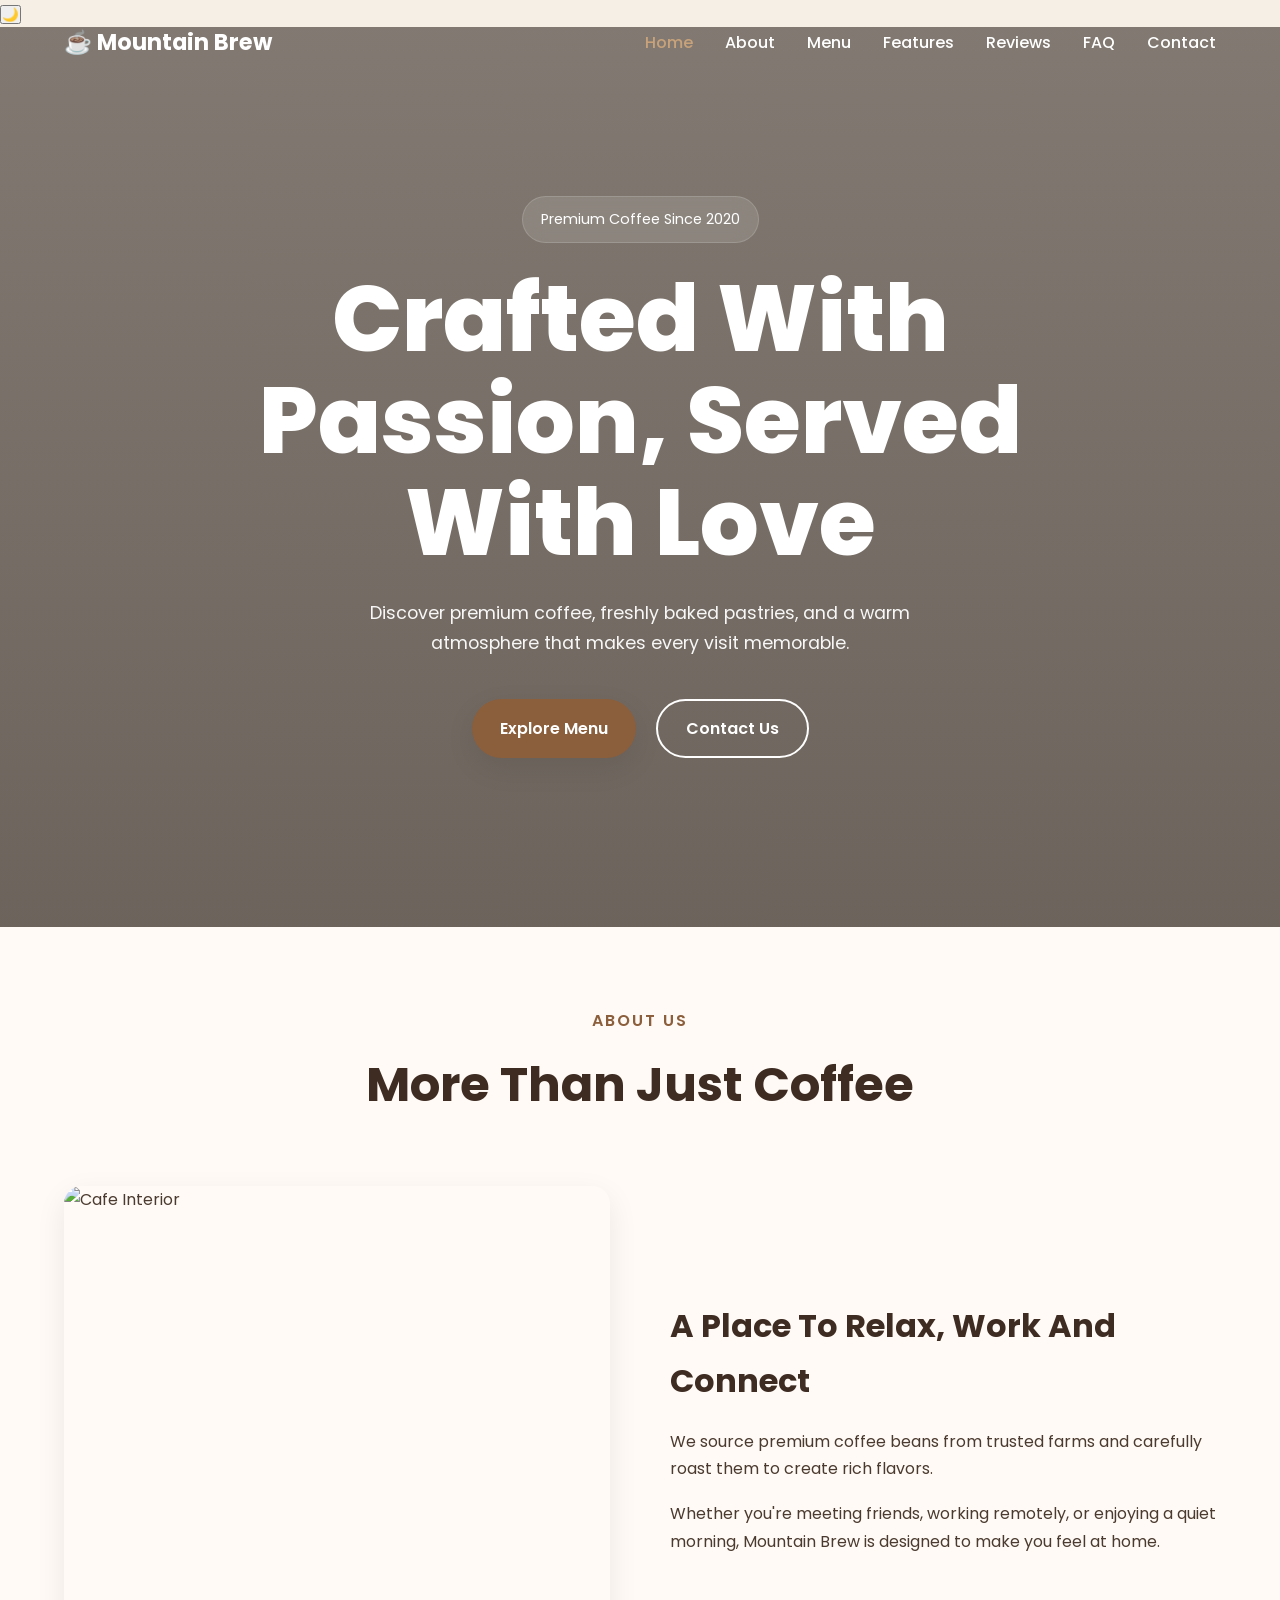
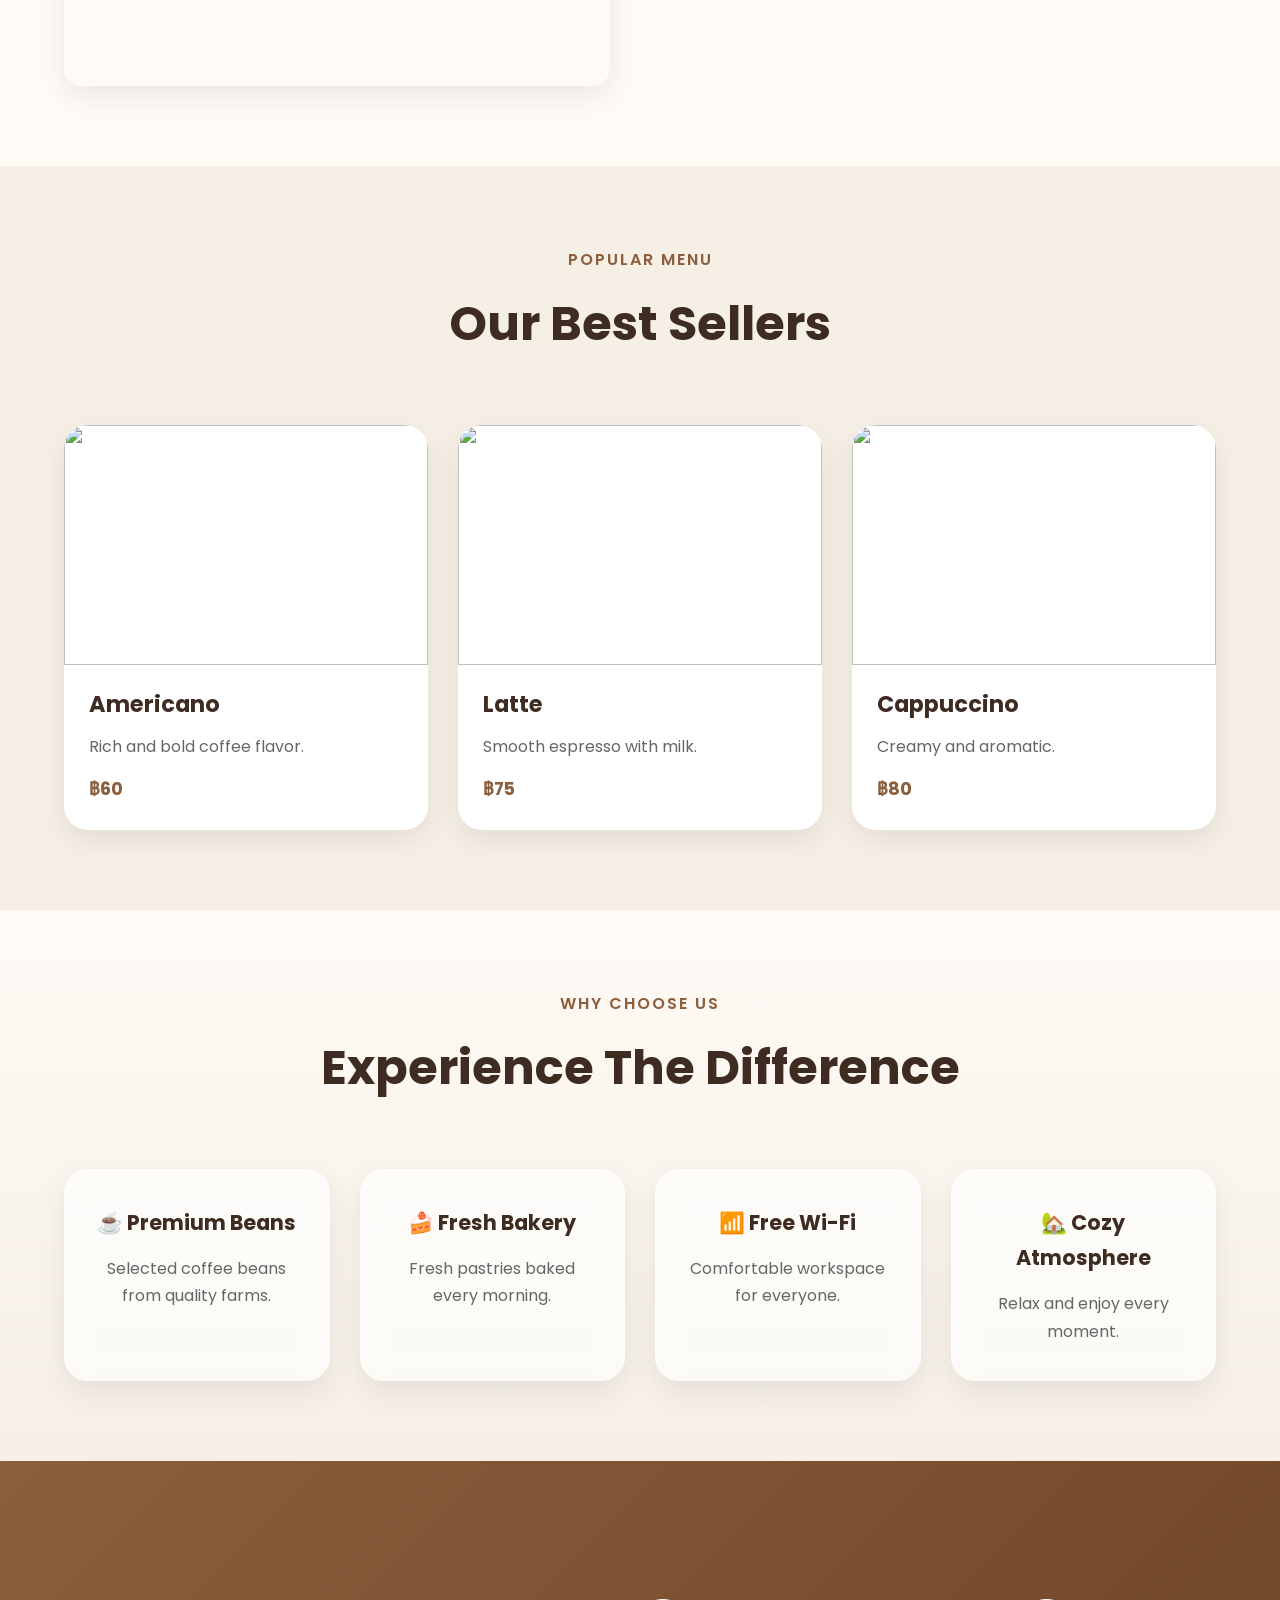
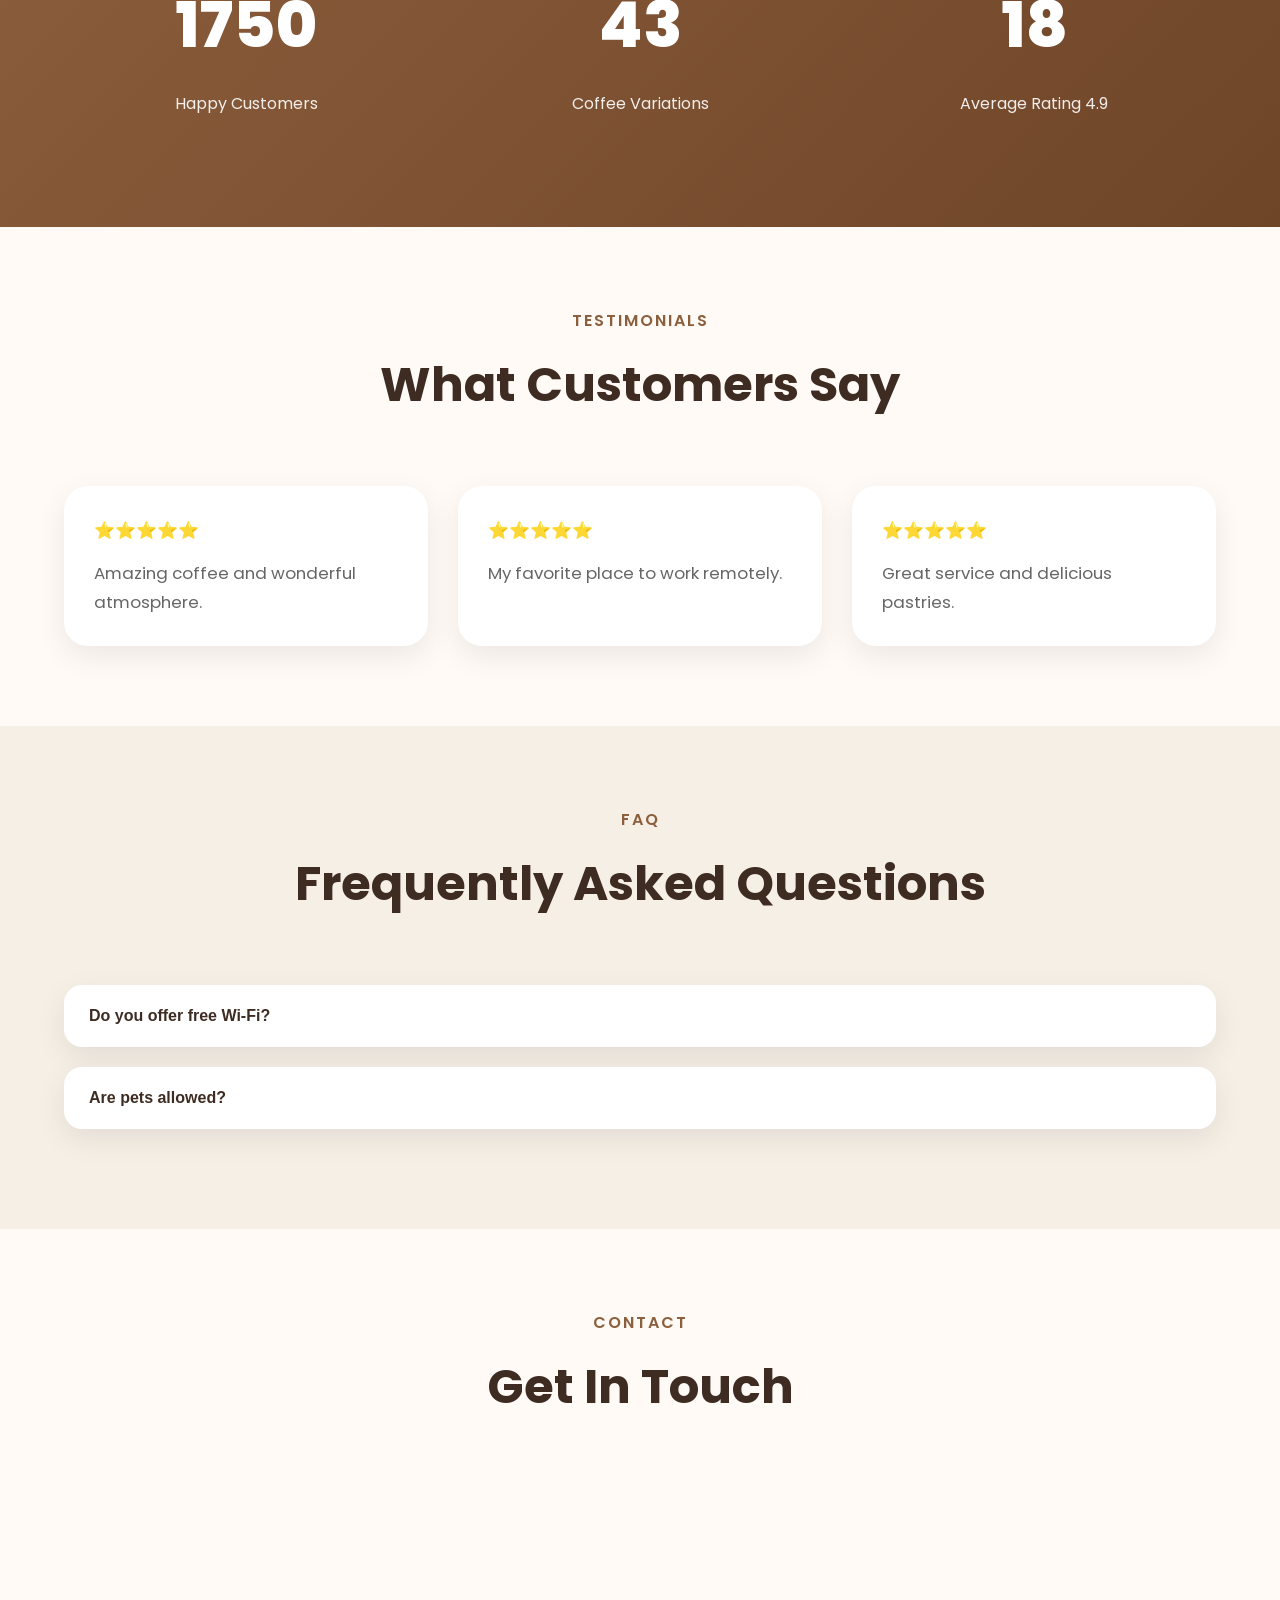
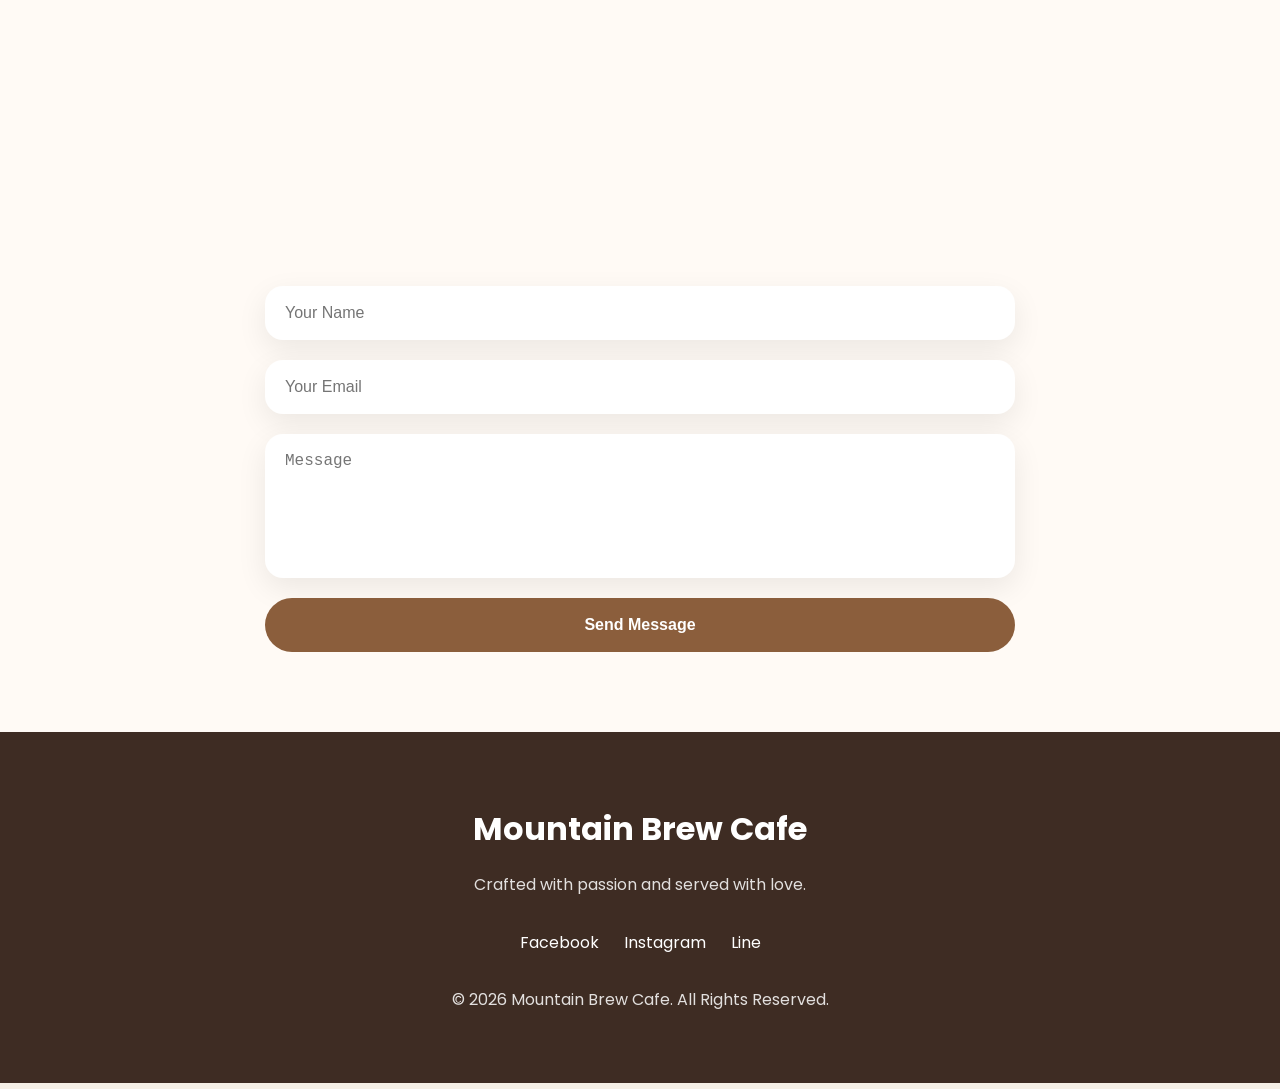
==== index.html @ 0e29aff2 "Add files via upload" ====
<!DOCTYPE html>
<html lang="th">
<head>
    <meta charset="UTF-8">
    <meta name="viewport" content="width=device-width, initial-scale=1.0">

    <title>Mountain Brew Cafe | Premium Coffee Experience</title>

    <meta name="description" content="Mountain Brew Cafe ร้านกาแฟพรีเมียม บรรยากาศอบอุ่น เมล็ดกาแฟคัดพิเศษ พร้อมเบเกอรี่สดใหม่ทุกวัน">

    <meta name="keywords" content="Cafe, Coffee, Phuket Cafe, Coffee Shop, Mountain Brew">

    <meta name="author" content="Mountain Brew Cafe">

    <meta property="og:title" content="Mountain Brew Cafe">
    <meta property="og:description" content="Premium Coffee Experience">
    <meta property="og:image" content="assets/preview.jpg">
    <meta property="og:type" content="website">

    <meta name="theme-color" content="#8b5e3c">

    <link rel="icon" href="assets/favicon.ico">

    <link rel="preconnect" href="https://fonts.googleapis.com">
    <link rel="preconnect" href="https://fonts.gstatic.com" crossorigin>

    <link href="https://fonts.googleapis.com/css2?family=Poppins:wght@300;400;500;600;700;800&display=swap" rel="stylesheet">

    <link rel="stylesheet" href="css/style.css">
    <link rel="stylesheet" href="css/animations.css">
    <link rel="stylesheet" href="css/responsive.css">
</head>

<body>

    <!-- LOADER -->

    <div id="loader">
        <div class="coffee-loader"></div>
        <h3>Mountain Brew Cafe</h3>
    </div>

    <!-- BACK TO TOP -->

    <button id="backToTop">
        ↑
    </button>

    <div id="progressBar"></div>

    <button id="themeToggle">🌙</button>

    <!-- HEADER -->

    <header id="header">

        <div class="container">

            <div class="logo">
                ☕ Mountain Brew
            </div>

            <nav>

                <ul class="nav-links">

                    <li><a href="#home">Home</a></li>
                    <li><a href="#about">About</a></li>
                    <li><a href="#menu">Menu</a></li>
                    <li><a href="#features">Features</a></li>
                    <li><a href="#reviews">Reviews</a></li>
                    <li><a href="#faq">FAQ</a></li>
                    <li><a href="#contact">Contact</a></li>

                </ul>

            </nav>

            <div class="menu-toggle">
                ☰
            </div>

        </div>

    </header>

    <!-- HERO -->

    <section id="home" class="hero">

        <div class="hero-overlay"></div>

        <div class="hero-content">

            <span class="badge">
                Premium Coffee Since 2020
            </span>

            <h1>
                Crafted With Passion,
                Served With Love
            </h1>

            <p>
                Discover premium coffee, freshly baked pastries,
                and a warm atmosphere that makes every visit memorable.
            </p>

            <div class="hero-buttons">

                <a href="#menu" class="btn primary-btn">
                    Explore Menu
                </a>

                <a href="#contact" class="btn secondary-btn">
                    Contact Us
                </a>

            </div>

        </div>

    </section>

    <!-- ABOUT -->

    <section id="about" class="about section reveal">

        <div class="container">

            <div class="section-header">

                <span>About Us</span>

                <h2>
                    More Than Just Coffee
                </h2>

            </div>

            <div class="about-grid">

                <div class="about-image">

                    <img
                        src="https://images.unsplash.com/photo-1554118811-1e0d58224f24"
                        alt="Cafe Interior">

                </div>

                <div class="about-content">

                    <h3>
                        A Place To Relax, Work And Connect
                    </h3>

                    <p>
                        We source premium coffee beans from trusted farms
                        and carefully roast them to create rich flavors.
                    </p>

                    <p>
                        Whether you're meeting friends, working remotely,
                        or enjoying a quiet morning, Mountain Brew is
                        designed to make you feel at home.
                    </p>

                </div>

            </div>

        </div>

    </section>

    <!-- MENU -->

    <section id="menu" class="menu section reveal">

        <div class="container">

            <div class="section-header">

                <span>Popular Menu</span>

                <h2>Our Best Sellers</h2>

            </div>

            <div class="menu-grid">

                <article class="menu-card">
                    <img src="https://images.unsplash.com/photo-1509042239860-f550ce710b93" alt="">
                    <h3>Americano</h3>
                    <p>Rich and bold coffee flavor.</p>
                    <span>฿60</span>
                </article>

                <article class="menu-card">
                    <img src="https://images.unsplash.com/photo-1495474472287-4d71bcdd2085" alt="">
                    <h3>Latte</h3>
                    <p>Smooth espresso with milk.</p>
                    <span>฿75</span>
                </article>

                <article class="menu-card">
                    <img src="https://images.unsplash.com/photo-1517701604599-bb29b565090c" alt="">
                    <h3>Cappuccino</h3>
                    <p>Creamy and aromatic.</p>
                    <span>฿80</span>
                </article>

            </div>

        </div>

    </section>

    <!-- FEATURES -->

    <section id="features" class="features section">

        <div class="container">

            <div class="section-header">

                <span>Why Choose Us</span>

                <h2>Experience The Difference</h2>

            </div>

            <div class="feature-grid">

                <div class="feature-card">
                    <h3>☕ Premium Beans</h3>
                    <p>Selected coffee beans from quality farms.</p>
                </div>

                <div class="feature-card">
                    <h3>🍰 Fresh Bakery</h3>
                    <p>Fresh pastries baked every morning.</p>
                </div>

                <div class="feature-card">
                    <h3>📶 Free Wi-Fi</h3>
                    <p>Comfortable workspace for everyone.</p>
                </div>

                <div class="feature-card">
                    <h3>🏡 Cozy Atmosphere</h3>
                    <p>Relax and enjoy every moment.</p>
                </div>

            </div>

        </div>

    </section>

    <!-- STATS -->

    <section class="stats">

        <div class="container stats-grid">

            <div class="stat">
                <h3 class="counter" data-target="5000">0</h3>
                <p>Happy Customers</p>
            </div>

            <div class="stat">
                <h3 class="counter" data-target="120">0</h3>
                <p>Coffee Variations</p>
            </div>

            <div class="stat">
                <h3 class="counter" data-target="49">0</h3>
                <p>Average Rating 4.9</p>
            </div>

        </div>

    </section>

    <!-- REVIEWS -->

    <section id="reviews" class="reviews section reveal">

        <div class="container">

            <div class="section-header">

                <span>Testimonials</span>

                <h2>What Customers Say</h2>

            </div>

            <div class="review-grid">

                <div class="review-card">
                    ⭐⭐⭐⭐⭐
                    <p>
                        Amazing coffee and wonderful atmosphere.
                    </p>
                </div>

                <div class="review-card">
                    ⭐⭐⭐⭐⭐
                    <p>
                        My favorite place to work remotely.
                    </p>
                </div>

                <div class="review-card">
                    ⭐⭐⭐⭐⭐
                    <p>
                        Great service and delicious pastries.
                    </p>
                </div>

            </div>

        </div>

    </section>

    <!-- FAQ -->

    <section id="faq" class="faq section reveal">

        <div class="container">

            <div class="section-header">

                <span>FAQ</span>

                <h2>Frequently Asked Questions</h2>

            </div>

            <div class="faq-item">
                <button class="faq-question">
                    Do you offer free Wi-Fi?
                </button>
                <div class="faq-answer">
                    Yes, free high-speed Wi-Fi is available.
                </div>
            </div>

            <div class="faq-item">
                <button class="faq-question">
                    Are pets allowed?
                </button>
                <div class="faq-answer">
                    Yes, pets are welcome in outdoor areas.
                </div>
            </div>

        </div>

    </section>

    <!-- CONTACT -->

    <section id="contact" class="contact section">

        <div class="container">

            <div class="section-header">

                <span>Contact</span>

                <h2>Get In Touch</h2>

            </div>

            <form class="contact-form">

                <div class="map-wrapper" style="margin-bottom:20px;">
                    <iframe
                        src="https://www.google.com/maps/embed?pb=..."
                        width="100%"
                        height="350"
                        style="border:0;"
                        loading="lazy">
                    </iframe>
                </div>

                <input
                    type="text"
                    placeholder="Your Name"
                    required>

                <input
                    type="email"
                    placeholder="Your Email"
                    required>

                <textarea
                    rows="6"
                    placeholder="Message"></textarea>

                <button type="submit">
                    Send Message
                </button>

            </form>

        </div>

    </section>

    <!-- FOOTER -->

    <footer>

        <div class="container">

            <h3>Mountain Brew Cafe</h3>

            <p>
                Crafted with passion and served with love.
            </p>

            <div class="socials">

                <a href="#">Facebook</a>
                <a href="#">Instagram</a>
                <a href="#">Line</a>

            </div>

            <p>
                © 2026 Mountain Brew Cafe.
                All Rights Reserved.
            </p>

        </div>

    </footer>

    <script src="js/main.js"></script>
    <script src="js/counter.js"></script>
    <script src="js/faq.js"></script>

</body>
</html>
---- css/style.css ----
/* ===================================
   GOOGLE FONT
=================================== */

@import url('https://fonts.googleapis.com/css2?family=Poppins:wght@300;400;500;600;700;800&display=swap');


/* ===================================
   ROOT VARIABLES
=================================== */

:root {
    --bg: #f5efe6;
    --light: #fffaf5;
    --primary: #8b5e3c;
    --primary-dark: #6f4528;
    --secondary: #c8a27a;
    --dark: #3e2c23;
    --text: #4b3a2f;
    --shadow: 0 10px 30px rgba(0, 0, 0, .08);
    --transition: .35s ease;
    --radius: 18px;
}


/* ===================================
   RESET
=================================== */

* {
    margin: 0;
    padding: 0;
    box-sizing: border-box;
}

html {
    scroll-behavior: smooth;
}

body {
    font-family: 'Poppins', sans-serif;
    background: var(--bg);
    color: var(--text);
    overflow-x: hidden;
    line-height: 1.7;
}


/* ===================================
   GLOBAL
=================================== */

img {
    width: 100%;
    display: block;
}

a {
    text-decoration: none;
}

ul {
    list-style: none;
}

section {
    padding: 80px 0;
}

.container {
    width: min(1200px, 90%);
    margin: auto;
}

.section-header {
    text-align: center;
    margin-bottom: 60px;
}

.section-header span {
    color: var(--primary);
    font-weight: 600;
    letter-spacing: 2px;
    text-transform: uppercase;
}

.section-header h2 {
    margin-top: 10px;
    font-size: clamp(2rem, 4vw, 3rem);
    color: var(--dark);
}


/* ===================================
   BUTTONS
=================================== */

.btn {
    display: inline-flex;
    align-items: center;
    justify-content: center;
    padding: 14px 28px;
    border-radius: 999px;
    font-weight: 600;
    transition: var(--transition);
    cursor: pointer;
}

.primary-btn {
    background: var(--primary);
    color: white;
    box-shadow: var(--shadow);
}

.primary-btn:hover {
    background: var(--primary-dark);
    transform: translateY(-3px);
}

.secondary-btn {
    border: 2px solid white;
    color: white;
}

.secondary-btn:hover {
    background: white;
    color: var(--dark);
}


/* ===================================
   HEADER
=================================== */

#header {
    position: fixed;
    top: 0;
    left: 0;
    width: 100%;
    z-index: 1000;
    transition: .3s ease;
}

#header.scrolled {
    background: rgba(255, 250, 245, .95);
    backdrop-filter: blur(10px);
    box-shadow: 0 10px 20px rgba(0, 0, 0, .05);
}

#header.scrolled .logo,
#header.scrolled .nav-links a {
    color: var(--dark);
}

#header .container {
    display: flex;
    align-items: center;
    justify-content: space-between;
    height: 85px;
}

.logo {
    font-size: 1.4rem;
    font-weight: 700;
    color: white;
}

.nav-links {
    display: flex;
    gap: 32px;
}

.nav-links a {
    color: white;
    font-weight: 500;
    transition: var(--transition);
}

.nav-links a:hover {
    color: var(--secondary);
}

.nav-links a.active {
    color: var(--secondary);
}

.menu-toggle {
    display: none;
    font-size: 1.8rem;
    color: white;
    cursor: pointer;
}


/* ===================================
   HERO SECTION
=================================== */

.hero {
    position: relative;
    min-height: 100vh;
    display: flex;
    align-items: center;
    justify-content: center;
    text-align: center;
    background: url("https://images.unsplash.com/photo-1495474472287-4d71bcdd2085") center center/cover no-repeat;
}

.hero-overlay {
    position: absolute;
    inset: 0;
    background: linear-gradient(
        rgba(35, 25, 18, .55),
        rgba(35, 25, 18, .65)
    );
}

.hero-content {
    position: relative;
    z-index: 2;
    max-width: 850px;
    padding: 0 20px;
    color: white;
    animation: floatHero 4s ease-in-out infinite;
}

.badge {
    display: inline-block;
    padding: 10px 18px;
    border-radius: 999px;
    background: rgba(255, 255, 255, .12);
    backdrop-filter: blur(10px);
    border: 1px solid rgba(255, 255, 255, .15);
    margin-bottom: 25px;
    font-size: .9rem;
}

.hero-content h1 {
    font-size: clamp(3rem, 8vw, 5.8rem);
    line-height: 1.1;
    margin-bottom: 25px;
    font-weight: 800;
}

.hero-content p {
    max-width: 650px;
    margin: auto;
    font-size: 1.1rem;
    opacity: .95;
}

.hero-buttons {
    margin-top: 40px;
    display: flex;
    justify-content: center;
    gap: 20px;
    flex-wrap: wrap;
}


/* ===================================
   ABOUT SECTION
=================================== */

.about {
    background: var(--light);
}

.about-grid {
    display: grid;
    grid-template-columns: 1fr 1fr;
    gap: 60px;
    align-items: center;
}

.about-image img {
    border-radius: var(--radius);
    box-shadow: var(--shadow);
    object-fit: cover;
    height: 500px;
}

.about-content {
    animation: fadeUp .8s ease;
}

.about-content h3 {
    font-size: 2rem;
    color: var(--dark);
    margin-bottom: 20px;
}

.about-content p {
    margin-bottom: 18px;
    color: var(--text);
}


/* ===================================
   MENU SECTION
=================================== */

.menu {
    background: var(--bg);
}

.menu-grid {
    display: grid;
    grid-template-columns: repeat(auto-fit, minmax(280px, 1fr));
    gap: 30px;
}

.menu-card {
    background: white;
    border-radius: 24px;
    overflow: hidden;
    box-shadow: var(--shadow);
    transition: var(--transition);
    cursor: pointer;
}

.menu-card:hover {
    transform: translateY(-10px);
    box-shadow: 0 20px 40px rgba(0, 0, 0, .12);
}

.menu-card img {
    height: 240px;
    object-fit: cover;
}

.menu-card h3 {
    font-size: 1.4rem;
    color: var(--dark);
    padding: 20px 25px 10px;
}

.menu-card p {
    padding: 0 25px;
    color: #666;
}

.menu-card span {
    display: block;
    padding: 15px 25px 25px;
    font-weight: 700;
    color: var(--primary);
    font-size: 1.1rem;
}


/* ===================================
   FEATURES SECTION
=================================== */

.features {
    background: linear-gradient(180deg, #fffaf5 0%, #f5efe6 100%);
}

.feature-grid {
    display: grid;
    grid-template-columns: repeat(auto-fit, minmax(250px, 1fr));
    gap: 30px;
}

.feature-card {
    background: rgba(255, 255, 255, .65);
    backdrop-filter: blur(12px);
    border: 1px solid rgba(255, 255, 255, .4);
    border-radius: 24px;
    padding: 35px 25px;
    text-align: center;
    transition: var(--transition);
    box-shadow: var(--shadow);
}

.feature-card:hover {
    transform: translateY(-10px);
    border-color: var(--secondary);
}

.feature-card h3 {
    font-size: 1.3rem;
    color: var(--dark);
    margin-bottom: 15px;
}

.feature-card p {
    color: #666;
}


/* ===================================
   STATS SECTION
=================================== */

.stats {
    background: linear-gradient(135deg, var(--primary), var(--primary-dark));
    color: white;
    padding: 90px 0;
}

.stats-grid {
    display: grid;
    grid-template-columns: repeat(auto-fit, minmax(220px, 1fr));
    gap: 30px;
    text-align: center;
}

.stat {
    padding: 20px;
}

.stat h3 {
    font-size: clamp(2.5rem, 5vw, 4rem);
    font-weight: 800;
    margin-bottom: 10px;
}

.stat p {
    opacity: .9;
    font-size: 1rem;
}


/* ===================================
   REVIEWS SECTION
=================================== */

.reviews {
    background: var(--light);
}

.review-grid {
    display: grid;
    grid-template-columns: repeat(auto-fit, minmax(300px, 1fr));
    gap: 30px;
}

.review-card {
    background: white;
    padding: 30px;
    border-radius: 24px;
    box-shadow: var(--shadow);
    transition: var(--transition);
    font-size: 1.05rem;
}

.review-card:hover {
    transform: translateY(-8px);
    box-shadow: 0 20px 40px rgba(0, 0, 0, .1);
}

.review-card p {
    margin-top: 15px;
    color: #666;
}


/* ===================================
   FAQ SECTION
=================================== */

.faq {
    background: var(--bg);
}

.faq-item {
    background: white;
    border-radius: 18px;
    margin-bottom: 20px;
    overflow: hidden;
    box-shadow: var(--shadow);
}

.faq-question {
    width: 100%;
    background: none;
    border: none;
    outline: none;
    cursor: pointer;
    text-align: left;
    padding: 22px 25px;
    font-size: 1rem;
    font-weight: 600;
    color: var(--dark);
}

.faq-answer {
    max-height: 0;
    overflow: hidden;
    transition: max-height .4s ease;
    padding: 0 25px;
    color: #666;
}

.faq-item.active .faq-answer {
    max-height: 200px;
    padding: 0 25px 20px;
}


/* ===================================
   CONTACT SECTION
=================================== */

.contact {
    background: var(--light);
}

.contact-form {
    max-width: 750px;
    margin: auto;
    display: flex;
    flex-direction: column;
    gap: 20px;
}

.contact-form input,
.contact-form textarea {
    width: 100%;
    border: none;
    outline: none;
    padding: 18px 20px;
    border-radius: 18px;
    background: white;
    font-size: 1rem;
    box-shadow: var(--shadow);
}

.contact-form textarea {
    resize: none;
}

.contact-form button {
    border: none;
    cursor: pointer;
    padding: 18px;
    border-radius: 999px;
    background: var(--primary);
    color: white;
    font-size: 1rem;
    font-weight: 600;
    transition: var(--transition);
}

.contact-form button:hover {
    background: var(--primary-dark);
    transform: translateY(-3px);
}


/* ===================================
   FOOTER
=================================== */

footer {
    background: var(--dark);
    color: white;
    text-align: center;
    padding: 70px 20px;
}

footer h3 {
    margin-bottom: 15px;
    font-size: 2rem;
}

footer p {
    opacity: .85;
}

.socials {
    display: flex;
    justify-content: center;
    gap: 25px;
    margin: 30px 0;
}

.socials a {
    color: white;
    transition: var(--transition);
}

.socials a:hover {
    color: var(--secondary);
}


/* ===================================
   LOADER
=================================== */

#loader {
    position: fixed;
    inset: 0;
    background: var(--light);
    display: flex;
    flex-direction: column;
    align-items: center;
    justify-content: center;
    z-index: 9999;
    transition: .5s ease;
}

#loader.hide {
    opacity: 0;
    visibility: hidden;
}

.coffee-loader {
    width: 70px;
    height: 70px;
    border-radius: 50%;
    border: 6px solid #ddd;
    border-top: 6px solid var(--primary);
    animation: spin 1s linear infinite;
}

#loader h3 {
    margin-top: 20px;
    color: var(--primary);
}

@keyframes spin {
    100% {
        transform: rotate(360deg);
    }
}


/* ===================================
   BACK TO TOP
=================================== */

#backToTop {
    position: fixed;
    right: 25px;
    bottom: 25px;
    width: 55px;
    height: 55px;
    border: none;
    border-radius: 50%;
    cursor: pointer;
    background: var(--primary);
    color: white;
    font-size: 1.2rem;
    box-shadow: var(--shadow);
    opacity: 0;
    visibility: hidden;
    transition: var(--transition);
    z-index: 999;
}

#backToTop.show {
    opacity: 1;
    visibility: visible;
}

#backToTop:hover {
    background: var(--primary-dark);
    transform: translateY(-4px);
}


#progressBar {

    position: fixed;

    top: 0;
    left: 0;

    width: 0;

    height: 4px;

    z-index: 9999;

    background: var(--secondary);
}


.dark-mode{

    background:#181818;
    color:#f5f5f5;
}


/* ===================================
   ANIMATIONS
=================================== */

@keyframes floatHero {
    0% {
        transform: translateY(0);
    }

    50% {
        transform: translateY(-8px);
    }

    100% {
        transform: translateY(0);
    }
}

@keyframes fadeUp {
    from {
        opacity: 0;
        transform: translateY(40px);
    }

    to {
        opacity: 1;
        transform: translateY(0);
    }
}
---- css/animations.css ----
/* ===================================
   SCROLL ANIMATIONS
=================================== */

.reveal {

    opacity: 0;

    transform: translateY(40px);

    transition:
    opacity .8s ease,
    transform .8s ease;
}

.reveal.active {

    opacity: 1;

    transform: translateY(0);
}


/* ===================================
   ZOOM IN
=================================== */

.zoom-in {

    opacity: 0;

    transform: scale(.9);

    transition:
    .8s ease;
}

.zoom-in.active {

    opacity: 1;

    transform: scale(1);
}


/* ===================================
   FADE LEFT
=================================== */

.fade-left {

    opacity: 0;

    transform:
    translateX(-50px);

    transition:
    .8s ease;
}

.fade-left.active {

    opacity: 1;

    transform:
    translateX(0);
}


/* ===================================
   FADE RIGHT
=================================== */

.fade-right {

    opacity: 0;

    transform:
    translateX(50px);

    transition:
    .8s ease;
}

.fade-right.active {

    opacity: 1;

    transform:
    translateX(0);
}
---- css/responsive.css ----
/* ===================================
   TABLET
=================================== */

@media (max-width: 992px) {

    .about-grid {
        grid-template-columns: 1fr;
        gap: 40px;
    }

    .about-image img {
        height: 400px;
    }

    .hero-content h1 {
        font-size: 4rem;
    }

}


/* ===================================
   MOBILE NAVIGATION
=================================== */

@media (max-width: 768px) {

    .menu-toggle {

        display: block;

        z-index: 1001;
    }

    .nav-links {

        position: fixed;

        top: 85px;
        right: -100%;

        width: 280px;
        height: calc(100vh - 85px);

        background: rgba(255,250,245,.98);

        backdrop-filter: blur(15px);

        flex-direction: column;

        justify-content: flex-start;

        align-items: center;

        padding-top: 50px;

        transition: .4s ease;

        box-shadow:
        -10px 0 30px rgba(0,0,0,.08);
    }

    .nav-links.active {

        right: 0;
    }

    .nav-links a {

        color: var(--dark);

        font-size: 1.1rem;
    }

    .hero {

        padding: 120px 0;
    }

    .hero-content h1 {

        font-size:
        clamp(2.5rem,10vw,4rem);
    }

    .hero-content p {

        font-size: 1rem;
    }

    .hero-buttons {

        flex-direction: column;

        align-items: center;
    }

    .hero-buttons .btn {

        width: 220px;
    }

    .section-header h2 {

        font-size: 2rem;
    }

    .menu-grid {

        grid-template-columns: 1fr;
    }

    .feature-grid {

        grid-template-columns: 1fr;
    }

    .review-grid {

        grid-template-columns: 1fr;
    }

    .stats-grid {

        grid-template-columns: 1fr;

        gap: 40px;
    }

    .socials {

        flex-wrap: wrap;
    }

}


/* ===================================
   SMALL MOBILE
=================================== */

@media (max-width: 480px) {

    section {

        padding: 60px 0;
    }

    .container {

        width: 92%;
    }

    .logo {

        font-size: 1.1rem;
    }

    .hero-content h1 {

        font-size: 2.3rem;
    }

    .hero-content p {

        font-size: .95rem;
    }

    .badge {

        font-size: .8rem;

        padding: 8px 15px;
    }

    .about-image img {

        height: 280px;
    }

    .menu-card img {

        height: 200px;
    }

    .contact-form input,
    .contact-form textarea {

        padding: 15px;
    }

    #backToTop {

        width: 50px;
        height: 50px;

        right: 15px;
        bottom: 15px;
    }

}
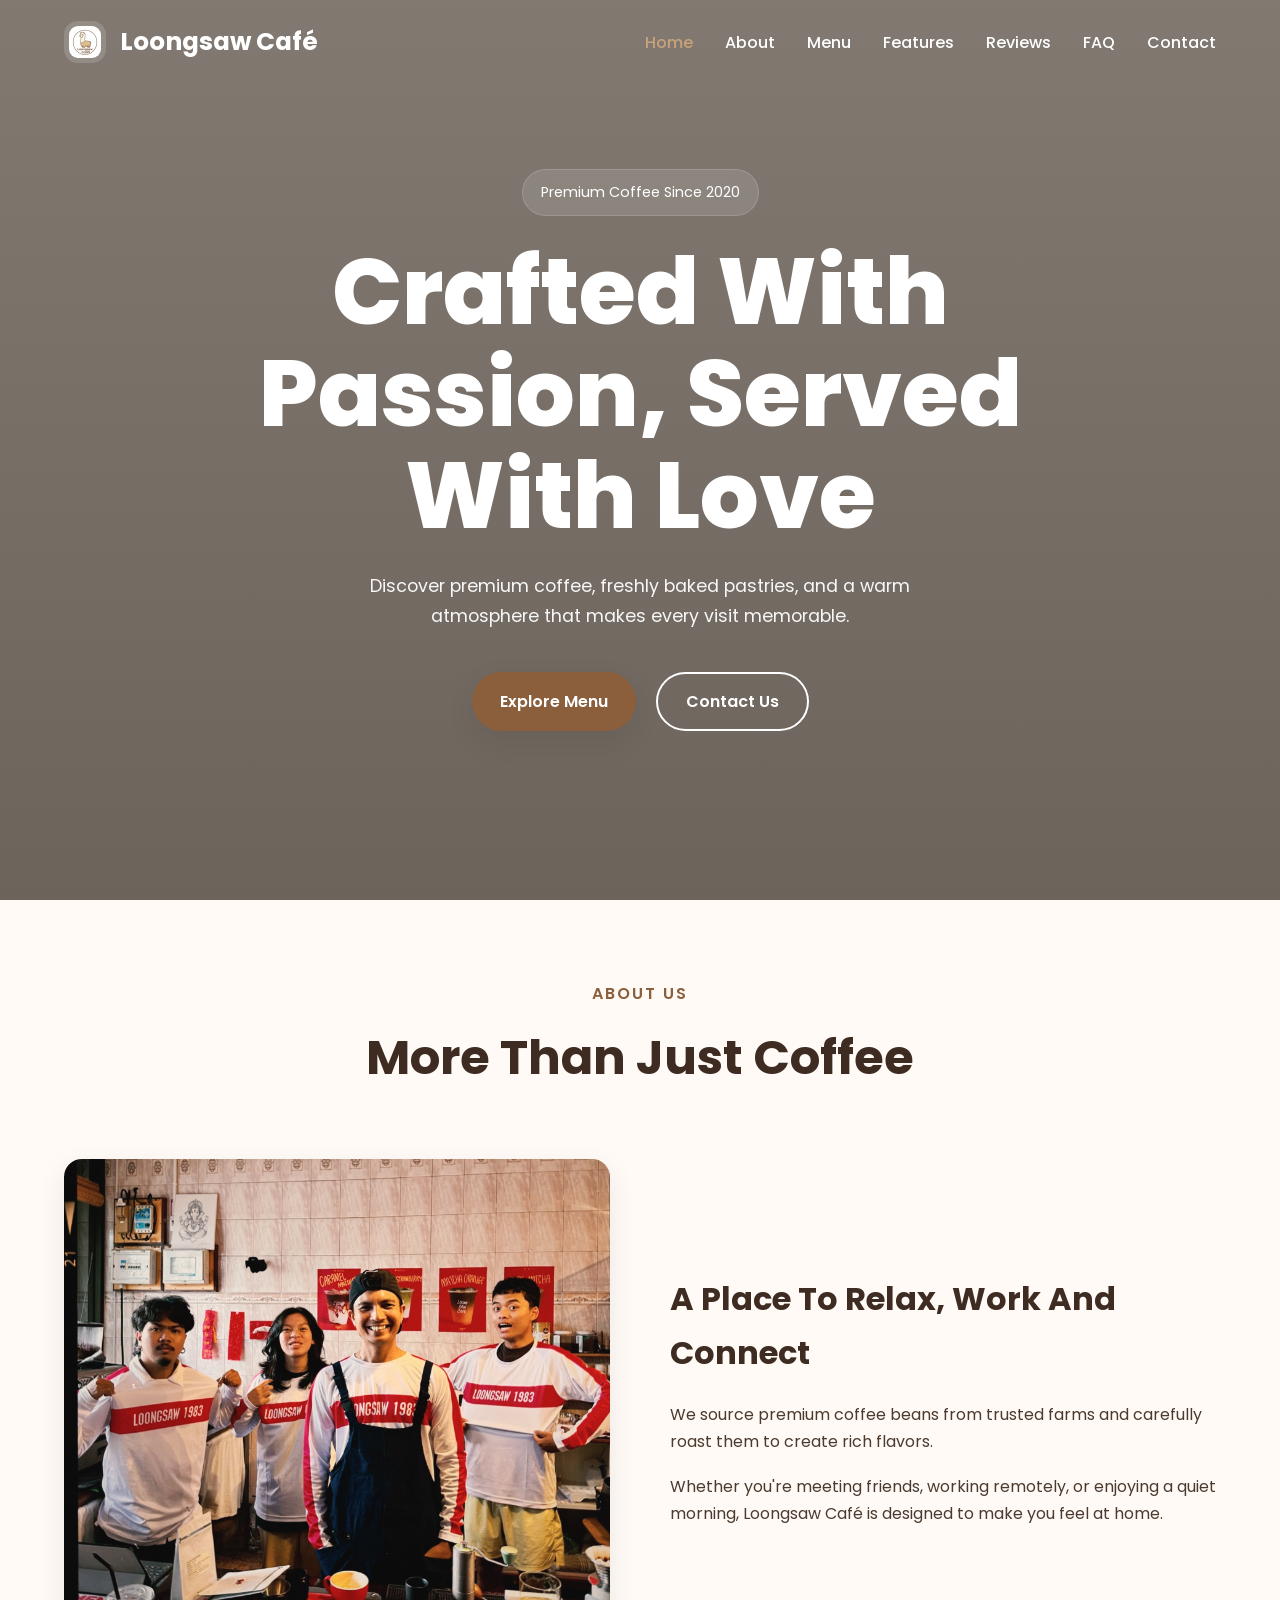
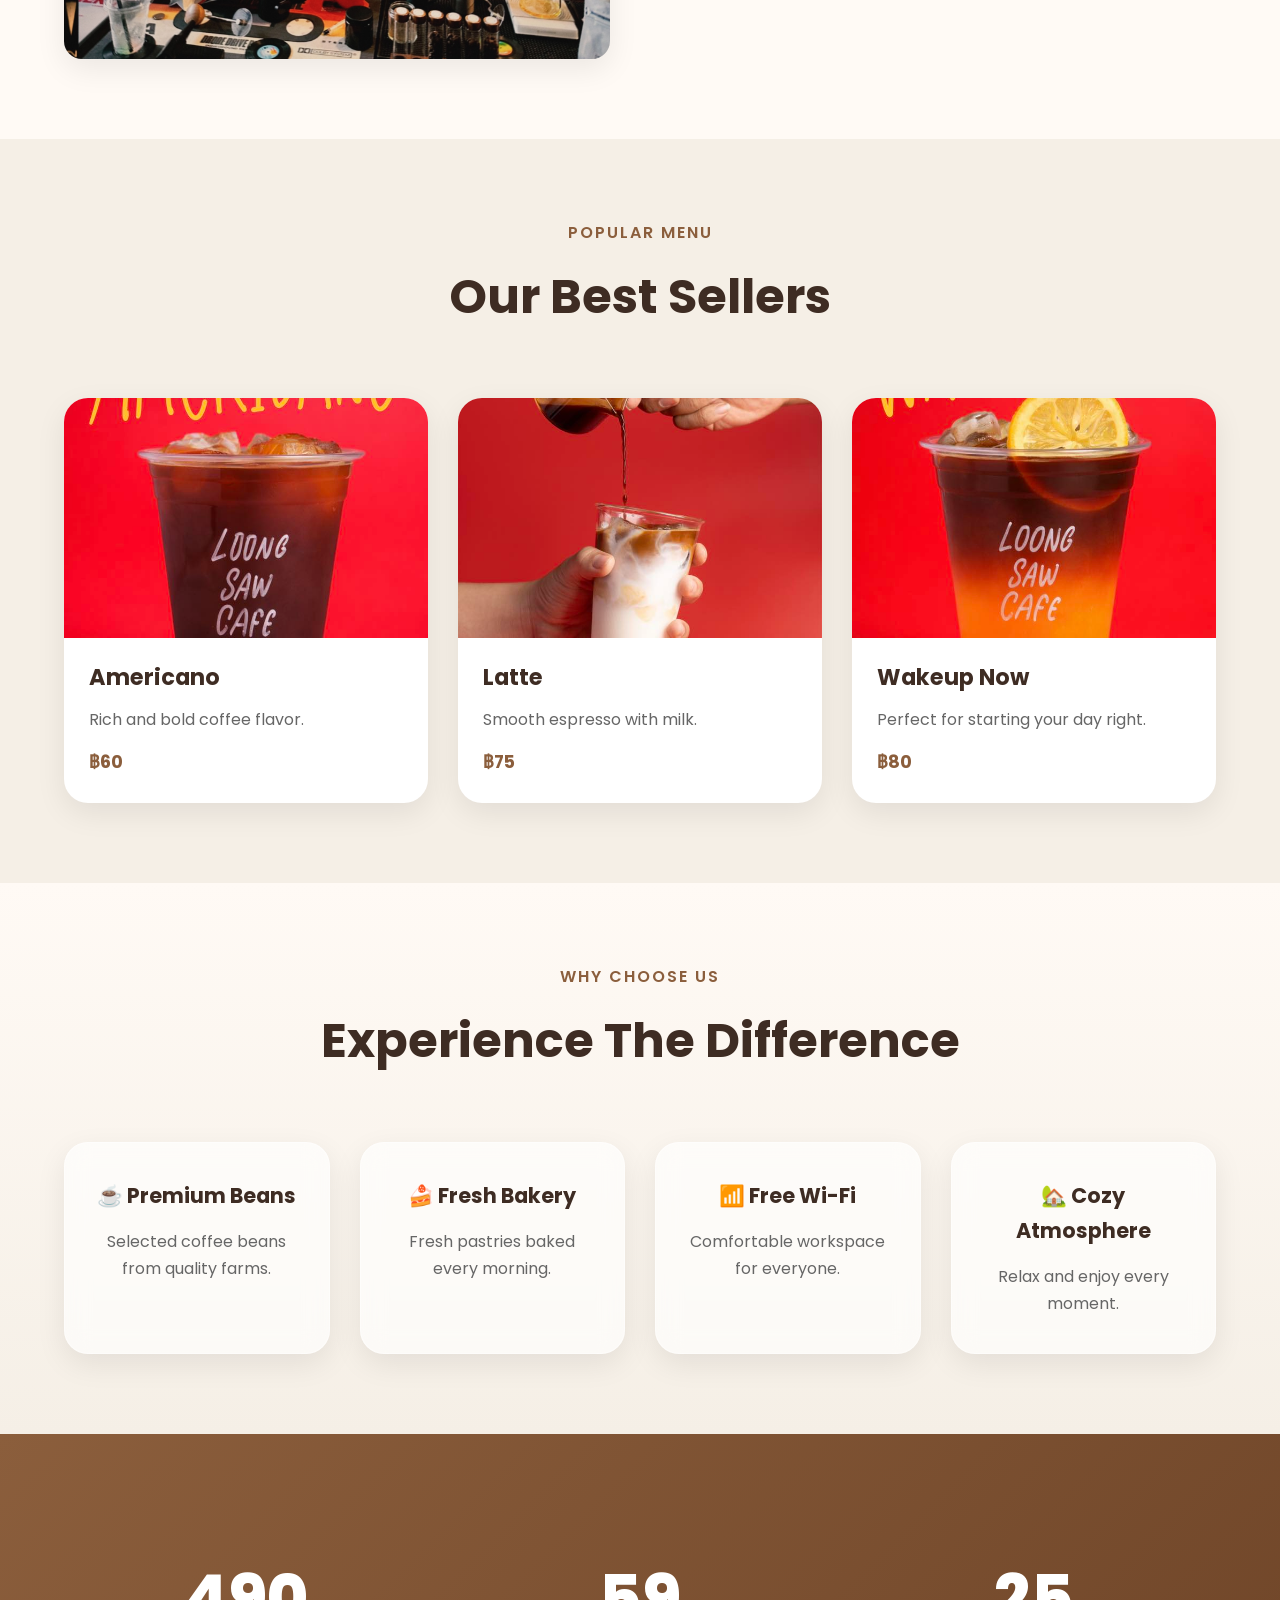
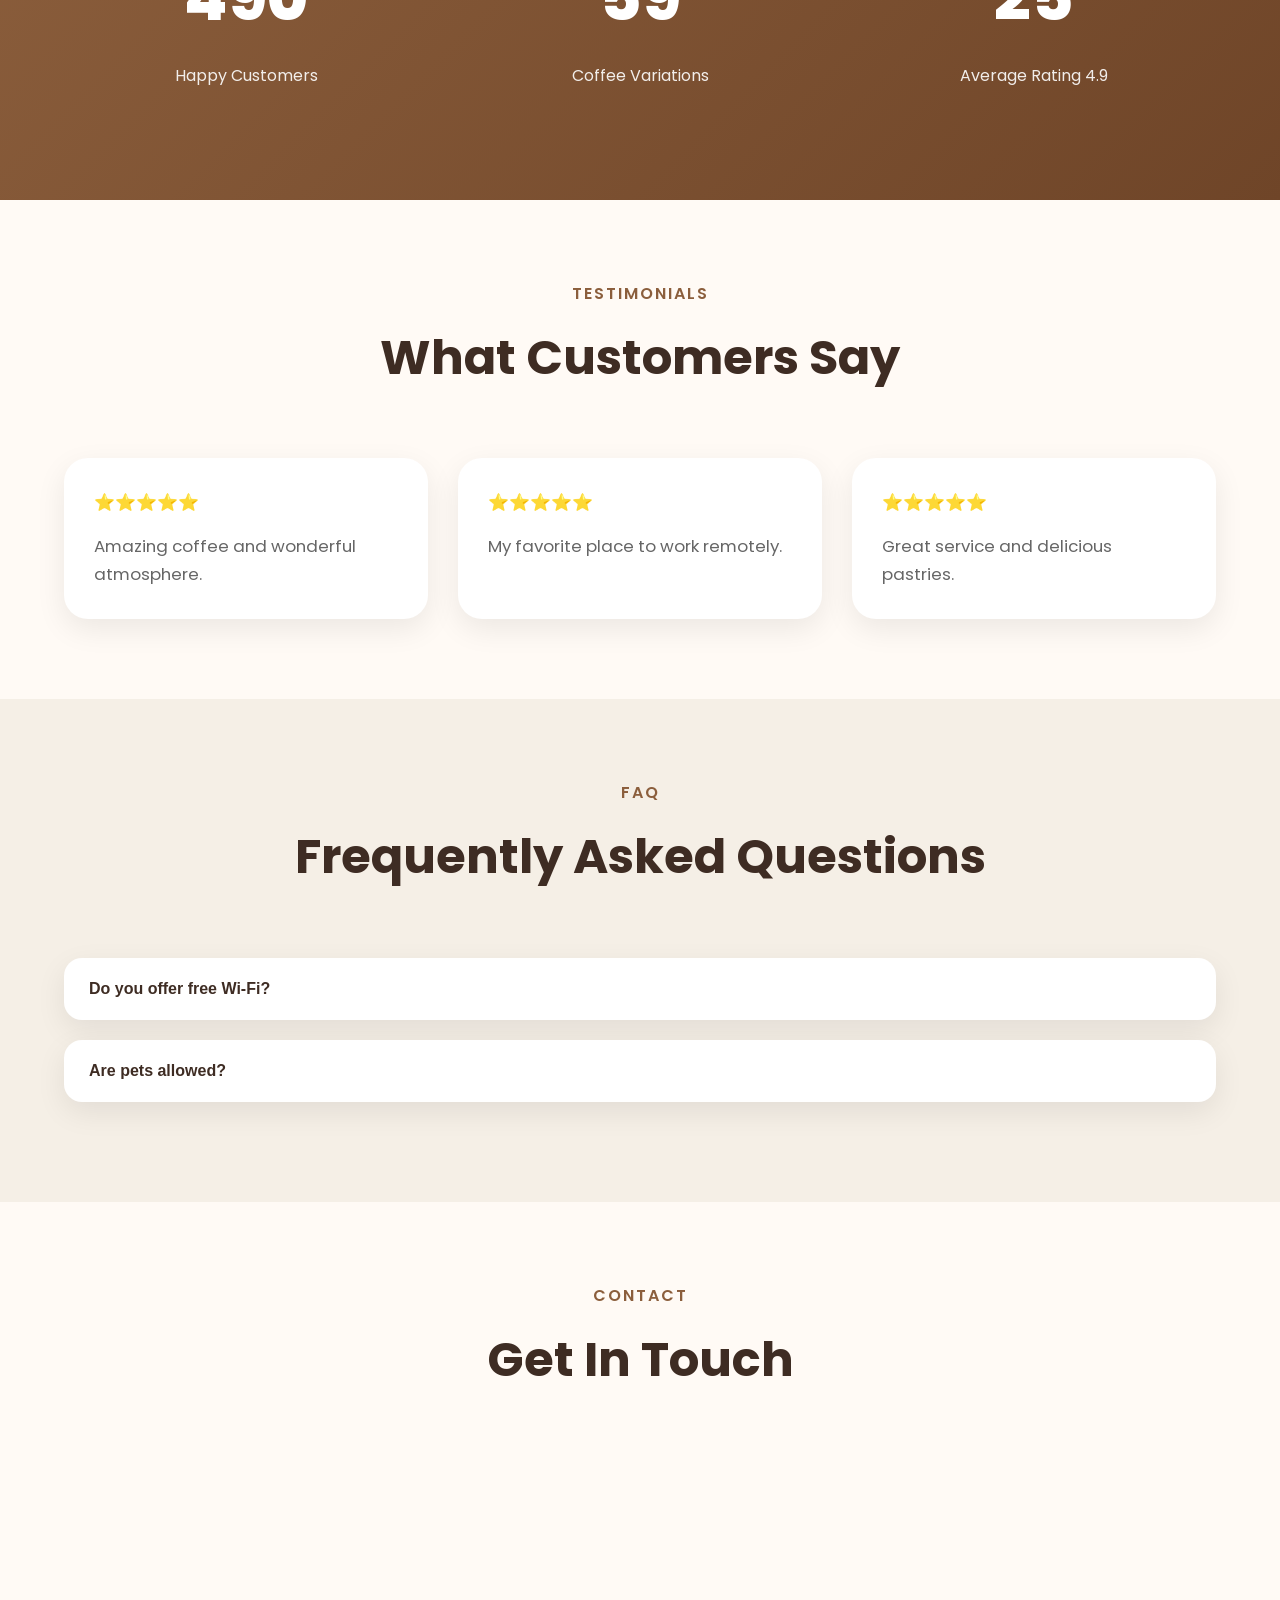
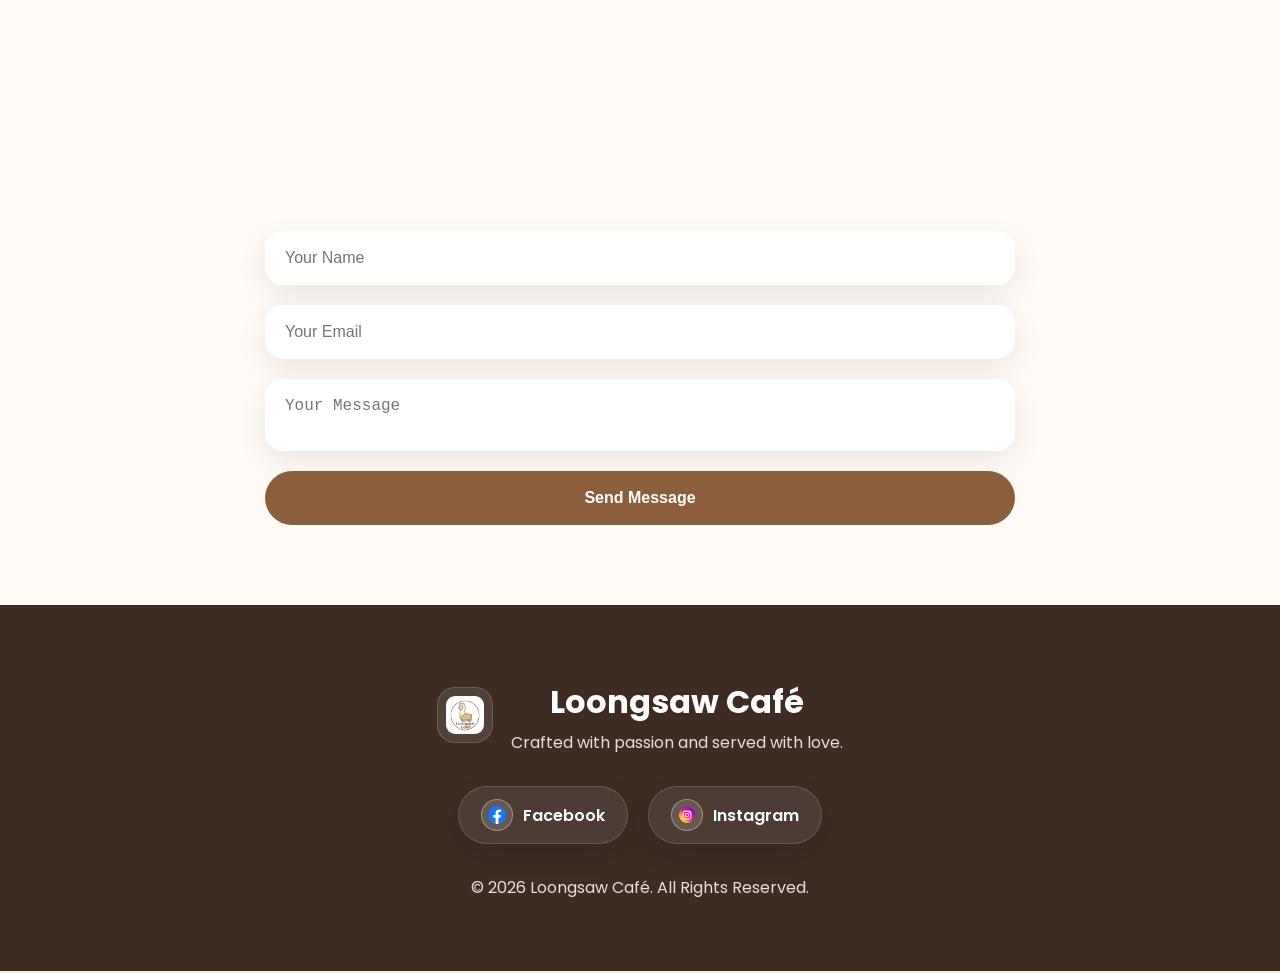
==== commit bc331e50: "Add files via upload" ====
--- a/index.html
+++ b/index.html
@@ -4,22 +4,21 @@
     <meta charset="UTF-8">
     <meta name="viewport" content="width=device-width, initial-scale=1.0">
 
-    <title>Mountain Brew Cafe | Premium Coffee Experience</title>
-
-    <meta name="description" content="Mountain Brew Cafe ร้านกาแฟพรีเมียม บรรยากาศอบอุ่น เมล็ดกาแฟคัดพิเศษ พร้อมเบเกอรี่สดใหม่ทุกวัน">
-
-    <meta name="keywords" content="Cafe, Coffee, Phuket Cafe, Coffee Shop, Mountain Brew">
-
-    <meta name="author" content="Mountain Brew Cafe">
-
-    <meta property="og:title" content="Mountain Brew Cafe">
+    <title>Loongsaw Café</title>
+
+    <meta name="description" content="Loongsaw Café ร้านกาแฟพรีเมียม บรรยากาศอบอุ่น เมล็ดกาแฟคัดพิเศษ พร้อมเบเกอรี่สดใหม่ทุกวัน">
+
+    <meta name="keywords" content="Cafe, Coffee, Phuket Cafe, Coffee Shop, Loongsaw">
+    <meta name="author" content="Loongsaw Café">
+
+    <meta property="og:title" content="Loongsaw Café">
     <meta property="og:description" content="Premium Coffee Experience">
     <meta property="og:image" content="assets/preview.jpg">
     <meta property="og:type" content="website">
 
     <meta name="theme-color" content="#8b5e3c">
 
-    <link rel="icon" href="assets/favicon.ico">
+    <link rel="icon" href="assets/Loongsaw.ico">
 
     <link rel="preconnect" href="https://fonts.googleapis.com">
     <link rel="preconnect" href="https://fonts.gstatic.com" crossorigin>
@@ -37,7 +36,7 @@
 
     <div id="loader">
         <div class="coffee-loader"></div>
-        <h3>Mountain Brew Cafe</h3>
+        <h3>Loongsaw Café</h3>
     </div>
 
     <!-- BACK TO TOP -->
@@ -48,17 +47,16 @@
 
     <div id="progressBar"></div>
 
-    <button id="themeToggle">🌙</button>
-
     <!-- HEADER -->
 
     <header id="header">
 
         <div class="container">
 
-            <div class="logo">
-                ☕ Mountain Brew
-            </div>
+            <a href="#home" class="logo">
+                <img src="assets/Loongsaw.ico" alt="Loongsaw Café Logo">
+                <span>Loongsaw Café</span>
+            </a>
 
             <nav>
 
@@ -143,7 +141,7 @@
                 <div class="about-image">
 
                     <img
-                        src="https://images.unsplash.com/photo-1554118811-1e0d58224f24"
+                        src="assets/images/loongsaw.jpg"
                         alt="Cafe Interior">
 
                 </div>
@@ -161,7 +159,7 @@
 
                     <p>
                         Whether you're meeting friends, working remotely,
-                        or enjoying a quiet morning, Mountain Brew is
+                        or enjoying a quiet morning, Loongsaw Café is
                         designed to make you feel at home.
                     </p>
 
@@ -190,23 +188,23 @@
             <div class="menu-grid">
 
                 <article class="menu-card">
-                    <img src="https://images.unsplash.com/photo-1509042239860-f550ce710b93" alt="">
+                    <img src="assets/images/americano.jpg" alt="Americano">
                     <h3>Americano</h3>
                     <p>Rich and bold coffee flavor.</p>
                     <span>฿60</span>
                 </article>
 
                 <article class="menu-card">
-                    <img src="https://images.unsplash.com/photo-1495474472287-4d71bcdd2085" alt="">
+                    <img src="assets/images/Latte.jpg" alt="Latte">
                     <h3>Latte</h3>
                     <p>Smooth espresso with milk.</p>
                     <span>฿75</span>
                 </article>
 
                 <article class="menu-card">
-                    <img src="https://images.unsplash.com/photo-1517701604599-bb29b565090c" alt="">
-                    <h3>Cappuccino</h3>
-                    <p>Creamy and aromatic.</p>
+                    <img src="assets/images/wakeupnow.jpg" alt="Wakeup Now">
+                    <h3>Wakeup Now</h3>
+                    <p>Perfect for starting your day right.</p>
                     <span>฿80</span>
                 </article>
 
@@ -265,7 +263,7 @@
         <div class="container stats-grid">
 
             <div class="stat">
-                <h3 class="counter" data-target="5000">0</h3>
+                <h3 class="counter" data-target="1000">0</h3>
                 <p>Happy Customers</p>
             </div>
 
@@ -376,37 +374,31 @@
 
             </div>
 
-            <form class="contact-form">
-
                 <div class="map-wrapper" style="margin-bottom:20px;">
-                    <iframe
-                        src="https://www.google.com/maps/embed?pb=..."
-                        width="100%"
-                        height="350"
-                        style="border:0;"
-                        loading="lazy">
-                    </iframe>
-                </div>
-
-                <input
-                    type="text"
-                    placeholder="Your Name"
-                    required>
-
-                <input
-                    type="email"
-                    placeholder="Your Email"
-                    required>
-
-                <textarea
-                    rows="6"
-                    placeholder="Message"></textarea>
-
-                <button type="submit">
-                    Send Message
-                </button>
-
-            </form>
+                    <iframe src="https://www.google.com/maps/embed?pb=!1m18!1m12!1m3!1d31615.03776569988!2d98.37523285514047!3d7.90763211923094!2m3!1f0!2f0!3f0!3m2!1i1024!2i768!4f13.1!3m3!1m2!1s0x305031d493804455%3A0x93294bd0396b46f9!2sLOONGSAW%20CAFE!5e0!3m2!1sth!2sth!4v1780327116399!5m2!1sth!2sth" 
+                    width="100%" 
+                    height="350" 
+                    style="border:0;" 
+                    allowfullscreen="" 
+                    loading="lazy" 
+                    referrerpolicy="no-referrer-when-downgrade">
+                </iframe>
+                </div>
+
+                <form
+                    action="https://formspree.io/f/mbdbvbbd"
+                    method="POST"
+                    class="contact-form">
+
+                    <input type="text" name="name" placeholder="Your Name" required>
+                    <input type="email" name="email" placeholder="Your Email" required>
+                    <textarea name="message" placeholder="Your Message" required></textarea>
+
+                    <button type="submit">
+                        Send Message
+                    </button>
+
+                </form>
 
         </div>
 
@@ -418,28 +410,38 @@
 
         <div class="container">
 
-            <h3>Mountain Brew Cafe</h3>
+            <div class="footer-brand">
+                <img src="assets/Loongsaw.ico" alt="Loongsaw Café Logo">
+                <div>
+                    <h3>Loongsaw Café</h3>
+                    <p>Crafted with passion and served with love.</p>
+                </div>
+            </div>
+
+            <div class="socials">
+
+                <a href="https://www.facebook.com/loongsawhomecafe">
+                    <span class="social-icon facebook"></span>
+                    Facebook
+                </a>
+                <a href="https://www.instagram.com/loongsawcafe?utm_source=ig_web_button_share_sheet&igsh=ZDNlZDc0MzIxNw==">
+                    <span class="social-icon instagram"></span>
+                    Instagram
+                </a>
+                <!-- <a href="#">Line</a> -->
+
+            </div>
 
             <p>
-                Crafted with passion and served with love.
-            </p>
-
-            <div class="socials">
-
-                <a href="#">Facebook</a>
-                <a href="#">Instagram</a>
-                <a href="#">Line</a>
-
-            </div>
-
-            <p>
-                © 2026 Mountain Brew Cafe.
+                © 2026 Loongsaw Café.
                 All Rights Reserved.
             </p>
 
         </div>
 
     </footer>
+
+    <div id="toast" class="toast"></div>
 
     <script src="js/main.js"></script>
     <script src="js/counter.js"></script>
--- a/css/style.css
+++ b/css/style.css
@@ -160,9 +160,21 @@
 }
 
 .logo {
-    font-size: 1.4rem;
+    display: inline-flex;
+    align-items: center;
+    gap: 14px;
+    font-size: 1.55rem;
     font-weight: 700;
     color: white;
+}
+
+.logo img {
+    width: 42px;
+    height: 42px;
+    object-fit: cover;
+    border-radius: 14px;
+    background: rgba(255, 255, 255, 0.15);
+    padding: 5px;
 }
 
 .nav-links {
@@ -187,8 +199,13 @@
 .menu-toggle {
     display: none;
     font-size: 1.8rem;
-    color: white;
+    color: var(--dark);
     cursor: pointer;
+    transition: color var(--transition);
+}
+
+.menu-toggle:hover {
+    color: var(--secondary);
 }
 
 
@@ -549,6 +566,52 @@
     transform: translateY(-3px);
 }
 
+.map-wrapper {
+    display: flex;
+    justify-content: center;
+}
+
+.map-wrapper iframe {
+    width: 100%;
+    max-width: 900px;
+    min-height: 350px;
+    border: 0;
+    border-radius: 18px;
+}
+
+.toast {
+    position: fixed;
+    bottom: 30px;
+    left: 50%;
+    transform: translateX(-50%) translateY(100px);
+    background: rgba(62, 44, 35, 0.95);
+    color: white;
+    padding: 16px 24px;
+    border-radius: 999px;
+    box-shadow: var(--shadow);
+    opacity: 0;
+    visibility: hidden;
+    transition: opacity 0.3s ease, transform 0.3s ease, visibility 0.3s ease;
+    z-index: 2000;
+    max-width: min(90%, 450px);
+    text-align: center;
+    font-weight: 600;
+}
+
+.toast.show {
+    opacity: 1;
+    visibility: visible;
+    transform: translateX(-50%) translateY(0);
+}
+
+.toast.success {
+    background: var(--primary);
+}
+
+.toast.error {
+    background: #c94b4b;
+}
+
 
 /* ===================================
    FOOTER
@@ -562,28 +625,92 @@
 }
 
 footer h3 {
-    margin-bottom: 15px;
+    margin-bottom: 10px;
     font-size: 2rem;
 }
 
 footer p {
     opacity: .85;
+}
+
+.footer-brand {
+    display: flex;
+    align-items: center;
+    justify-content: center;
+    gap: 18px;
+    margin-bottom: 25px;
+    flex-wrap: wrap;
+}
+
+.footer-brand img {
+    width: 56px;
+    height: 56px;
+    border-radius: 18px;
+    object-fit: cover;
+    background: rgba(255, 255, 255, 0.1);
+    padding: 8px;
+    border: 1px solid rgba(255, 255, 255, 0.15);
+}
+
+.footer-brand h3,
+.footer-brand p {
+    margin: 0;
 }
 
 .socials {
     display: flex;
     justify-content: center;
-    gap: 25px;
+    gap: 20px;
     margin: 30px 0;
+    flex-wrap: wrap;
 }
 
 .socials a {
     color: white;
-    transition: var(--transition);
+    background: rgba(255, 255, 255, 0.08);
+    padding: 12px 22px;
+    border-radius: 999px;
+    box-shadow: 0 10px 25px rgba(0, 0, 0, 0.12);
+    border: 1px solid rgba(255, 255, 255, 0.15);
+    transition: var(--transition), box-shadow var(--transition);
+    font-weight: 600;
+    display: inline-flex;
+    align-items: center;
+    gap: 10px;
+}
+
+.socials .social-icon {
+    display: inline-flex;
+    align-items: center;
+    justify-content: center;
+    width: 32px;
+    height: 32px;
+    border-radius: 50%;
+    background: rgba(255, 255, 255, 0.15);
+    border: 1px solid rgba(255, 255, 255, 0.35);
+}
+
+.socials .social-icon.facebook {
+    /* ไอคอน Facebook อยู่ที่ assets/facebook.ico */
+    background-image: url('../assets/facebook.ico');
+    background-repeat: no-repeat;
+    background-position: center;
+    background-size: 18px 18px;
+}
+
+.socials .social-icon.instagram {
+    /* ไอคอน Instagram อยู่ที่ assets/instagram.ico */
+    background-image: url('../assets/instagram.ico');
+    background-repeat: no-repeat;
+    background-position: center;
+    background-size: 18px 18px;
 }
 
 .socials a:hover {
-    color: var(--secondary);
+    color: white;
+    background: var(--secondary);
+    box-shadow: 0 15px 30px rgba(0, 0, 0, 0.18);
+    transform: translateY(-1px);
 }
 
 
@@ -664,27 +791,15 @@
 
 
 #progressBar {
-
     position: fixed;
-
     top: 0;
     left: 0;
-
     width: 0;
-
     height: 4px;
-
     z-index: 9999;
-
     background: var(--secondary);
 }
 
-
-.dark-mode{
-
-    background:#181818;
-    color:#f5f5f5;
-}
 
 
 /* ===================================
